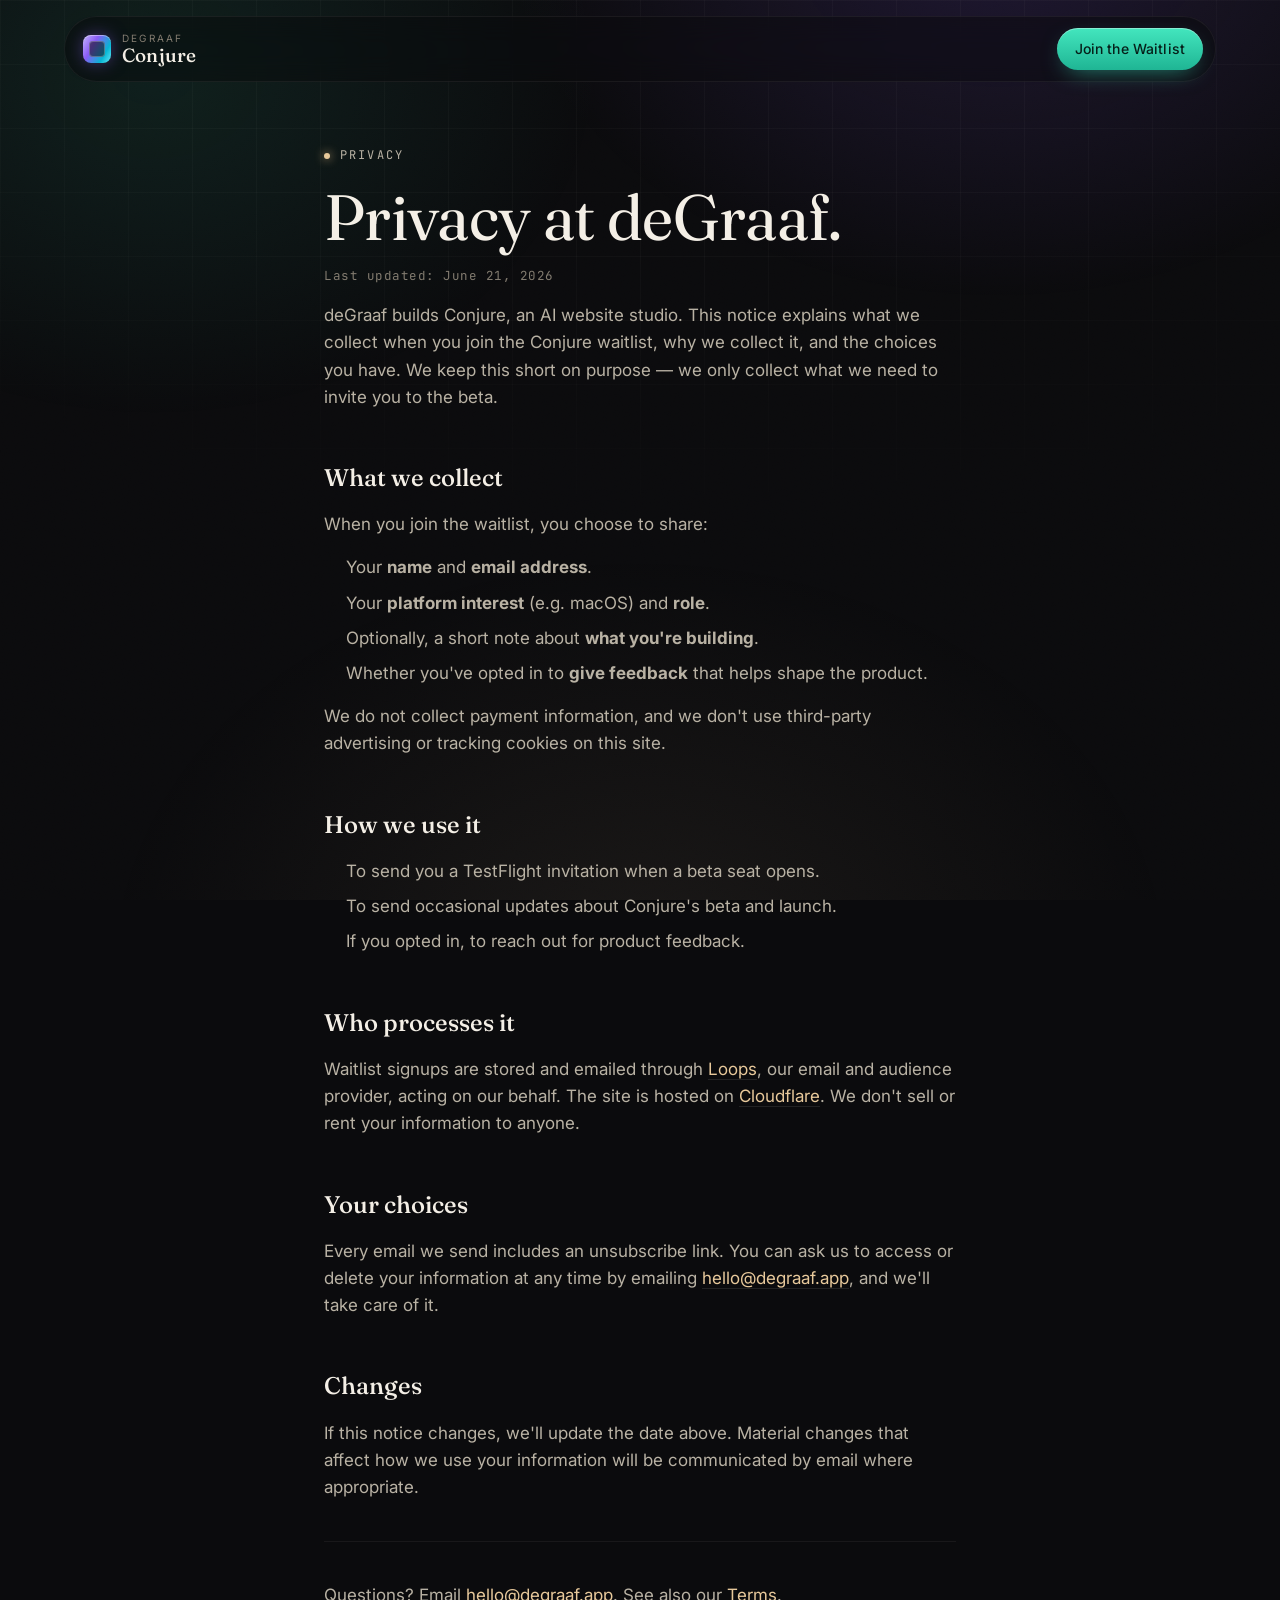
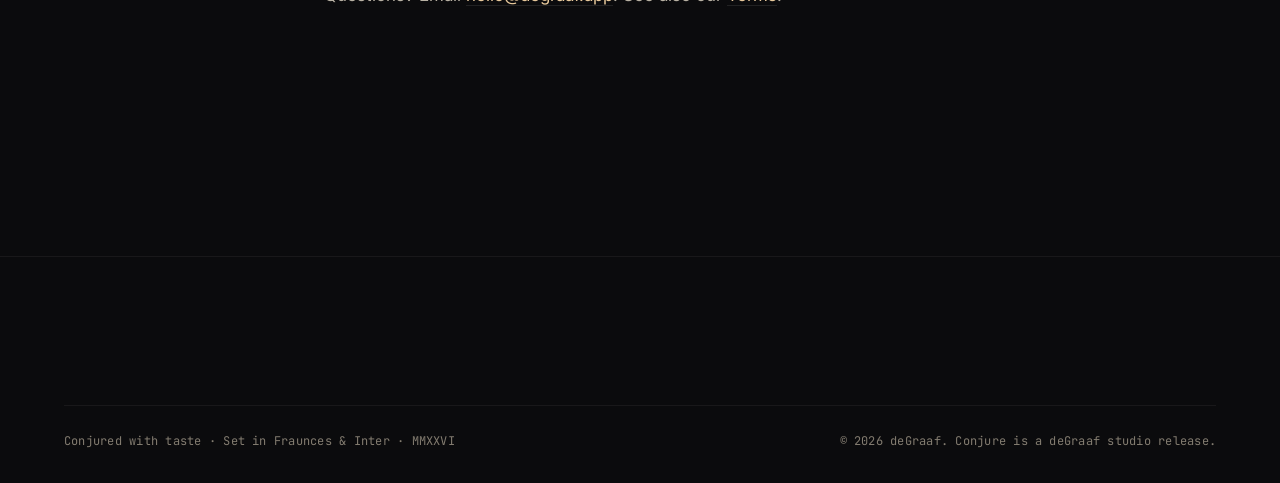
==== privacy.html @ 3991b46a "Add privacy + terms pages, wire footer links, add OG share image - privacy.html and terms.html, styl" ====
<!doctype html>
<html lang="en">
<head>
  <meta charset="UTF-8" />
  <meta name="viewport" content="width=device-width, initial-scale=1.0" />
  <title>Privacy — deGraaf Conjure</title>
  <meta name="description" content="How deGraaf handles the information you share when joining the Conjure waitlist." />
  <meta name="theme-color" content="#0B0B0D" />
  <meta name="robots" content="index,follow" />

  <link rel="preconnect" href="https://fonts.googleapis.com" />
  <link rel="preconnect" href="https://fonts.gstatic.com" crossorigin />
  <link href="https://fonts.googleapis.com/css2?family=Fraunces:ital,opsz,wght@0,9..144,300..600;1,9..144,300..600&family=Inter:wght@300;400;500;600&family=JetBrains+Mono:wght@400;500&display=swap" rel="stylesheet" />
  <link rel="stylesheet" href="styles.css" />

  <style>
    /* Legal prose — scoped to this page, built on the site's tokens. */
    .legal { max-width: 760px; margin: 0 auto; padding: 140px var(--gutter) 80px; }
    .legal .eyebrow { margin-bottom: 18px; }
    .legal h1 { font-family: var(--serif); font-weight: 400; font-size: clamp(38px, 6vw, 64px); line-height: 1.04; letter-spacing: -0.01em; }
    .legal .legal-updated { font-family: var(--mono); font-size: 12.5px; letter-spacing: .04em; color: var(--ivory-mute); margin-top: 16px; }
    .legal h2 { font-family: var(--serif); font-weight: 500; font-size: 24px; margin: 48px 0 14px; }
    .legal p { color: var(--ivory-dim); margin-bottom: 16px; }
    .legal ul { color: var(--ivory-dim); margin: 0 0 16px 22px; }
    .legal li { margin-bottom: 8px; }
    .legal a { color: var(--champagne); text-decoration: none; border-bottom: 1px solid var(--line); }
    .legal a:hover { border-color: var(--champagne); }
    .legal hr { border: 0; border-top: 1px solid var(--line-soft); margin: 40px 0; }
  </style>
</head>
<body>
  <div class="bg-aura" aria-hidden="true"></div>
  <div class="bg-grid" aria-hidden="true"></div>
  <div class="bg-grain" aria-hidden="true"></div>

  <a class="skip-link" href="#main">Skip to content</a>

  <header class="nav scrolled" id="nav">
    <div class="nav-inner">
      <a class="brand" href="index.html" aria-label="deGraaf Conjure home">
        <span class="brand-mark" aria-hidden="true"></span>
        <span class="brand-words">
          <span class="brand-parent">deGraaf</span>
          <span class="brand-product">Conjure</span>
        </span>
      </a>
      <div class="nav-actions">
        <a href="index.html#beta" class="btn btn-primary nav-cta">Join the Waitlist</a>
      </div>
    </div>
  </header>

  <main id="main">
    <article class="legal">
      <p class="eyebrow"><span class="eyebrow-dot" aria-hidden="true"></span>Privacy</p>
      <h1>Privacy at deGraaf.</h1>
      <p class="legal-updated">Last updated: June 21, 2026</p>

      <p>
        deGraaf builds Conjure, an AI website studio. This notice explains what we
        collect when you join the Conjure waitlist, why we collect it, and the choices
        you have. We keep this short on purpose — we only collect what we need to invite
        you to the beta.
      </p>

      <h2>What we collect</h2>
      <p>When you join the waitlist, you choose to share:</p>
      <ul>
        <li>Your <strong>name</strong> and <strong>email address</strong>.</li>
        <li>Your <strong>platform interest</strong> (e.g. macOS) and <strong>role</strong>.</li>
        <li>Optionally, a short note about <strong>what you're building</strong>.</li>
        <li>Whether you've opted in to <strong>give feedback</strong> that helps shape the product.</li>
      </ul>
      <p>
        We do not collect payment information, and we don't use third-party advertising
        or tracking cookies on this site.
      </p>

      <h2>How we use it</h2>
      <ul>
        <li>To send you a TestFlight invitation when a beta seat opens.</li>
        <li>To send occasional updates about Conjure's beta and launch.</li>
        <li>If you opted in, to reach out for product feedback.</li>
      </ul>

      <h2>Who processes it</h2>
      <p>
        Waitlist signups are stored and emailed through
        <a href="https://loops.so/privacy" target="_blank" rel="noopener noreferrer">Loops</a>,
        our email and audience provider, acting on our behalf. The site is hosted on
        <a href="https://www.cloudflare.com/privacypolicy/" target="_blank" rel="noopener noreferrer">Cloudflare</a>.
        We don't sell or rent your information to anyone.
      </p>

      <h2>Your choices</h2>
      <p>
        Every email we send includes an unsubscribe link. You can ask us to access or
        delete your information at any time by emailing
        <a href="mailto:hello@degraaf.app">hello@degraaf.app</a>, and we'll take care of it.
      </p>

      <h2>Changes</h2>
      <p>
        If this notice changes, we'll update the date above. Material changes that affect
        how we use your information will be communicated by email where appropriate.
      </p>

      <hr />
      <p>
        Questions? Email <a href="mailto:hello@degraaf.app">hello@degraaf.app</a>.
        See also our <a href="terms.html">Terms</a>.
      </p>
    </article>
  </main>

  <footer class="footer">
    <div class="footer-base">
      <p class="colophon">Conjured with taste · Set in Fraunces &amp; Inter · MMXXVI</p>
      <p class="copyright">© <span id="year">2026</span> deGraaf. Conjure is a deGraaf studio release.</p>
    </div>
  </footer>

  <script src="script.js"></script>
</body>
</html>
---- styles.css ----
/* =================================================================
   deGraaf Conjure — landing page
   "Warm ink meets cool light." Editorial ivory/champagne over a
   charcoal darkroom; teal + violet aura reserved for the product UI.
   ================================================================= */

/* ---------- Tokens ---------- */
:root {
  /* Base */
  --ink:        #0B0B0D;
  --ink-1:      #0E0E12;
  --ink-2:      #14141A;
  --ink-3:      #1B1B22;
  --line:       rgba(244, 239, 230, 0.10);
  --line-soft:  rgba(244, 239, 230, 0.06);

  /* Warm editorial layer */
  --ivory:      #F4EFE6;
  --ivory-dim:  #B9B2A4;
  --ivory-mute: #837C70;
  --champagne:  #E8C99B;
  --champagne-2:#D9B27C;
  --terracotta: #C57B4E;

  /* Cool product / aura layer */
  --teal:       #34D9B0;
  --teal-deep:  #1FA98A;
  --violet:     #A78BFA;
  --violet-deep:#8B5CF6;
  --cyan:       #67E8F9;

  --aura: linear-gradient(120deg, #C4B5FD 0%, #8B5CF6 36%, #06B6D4 74%, #67E8F9 100%);

  /* Type */
  --serif: "Fraunces", Georgia, "Times New Roman", serif;
  --sans:  "Inter", -apple-system, BlinkMacSystemFont, "Segoe UI", sans-serif;
  --mono:  "JetBrains Mono", ui-monospace, "SFMono-Regular", monospace;

  /* Layout */
  --maxw: 1200px;
  --gutter: clamp(20px, 5vw, 64px);
  --radius: 18px;
  --radius-sm: 12px;

  --ease: cubic-bezier(0.22, 1, 0.36, 1);
}

/* ---------- Reset ---------- */
*, *::before, *::after { box-sizing: border-box; }
* { margin: 0; padding: 0; }
html { scroll-behavior: smooth; -webkit-text-size-adjust: 100%; }
@media (prefers-reduced-motion: reduce) { html { scroll-behavior: auto; } }

body {
  font-family: var(--sans);
  background: var(--ink);
  color: var(--ivory);
  line-height: 1.6;
  font-weight: 400;
  font-size: 17px;
  -webkit-font-smoothing: antialiased;
  text-rendering: optimizeLegibility;
  overflow-x: hidden;
  position: relative;
}

img, svg { display: block; max-width: 100%; }
a { color: inherit; text-decoration: none; }
button { font: inherit; cursor: pointer; border: none; background: none; color: inherit; }
input, textarea, select { font: inherit; color: inherit; }
ol, ul { list-style: none; }
[hidden] { display: none !important; }

::selection { background: rgba(232, 201, 155, 0.28); color: var(--ivory); }

.skip-link {
  position: fixed; top: -100px; left: 16px; z-index: 200;
  background: var(--ink-2); color: var(--ivory);
  padding: 10px 16px; border-radius: 10px; border: 1px solid var(--line);
  transition: top .2s var(--ease);
}
.skip-link:focus { top: 16px; }

:focus-visible {
  outline: 2px solid var(--champagne);
  outline-offset: 3px;
  border-radius: 4px;
}

/* =================================================================
   Ambient background layers
   ================================================================= */
.bg-aura, .bg-grid, .bg-grain, .cursor-glow {
  position: fixed; inset: 0; pointer-events: none; z-index: 0;
}
.bg-aura {
  background:
    radial-gradient(820px 620px at 78% -8%, rgba(139, 92, 246, 0.16), transparent 60%),
    radial-gradient(720px 560px at 12% 8%, rgba(52, 217, 176, 0.10), transparent 62%),
    radial-gradient(900px 700px at 50% 108%, rgba(232, 201, 155, 0.07), transparent 60%);
}
.bg-grid {
  background-image:
    linear-gradient(var(--line-soft) 1px, transparent 1px),
    linear-gradient(90deg, var(--line-soft) 1px, transparent 1px);
  background-size: 64px 64px;
  mask-image: radial-gradient(ellipse 120% 80% at 50% 0%, #000 35%, transparent 80%);
  -webkit-mask-image: radial-gradient(ellipse 120% 80% at 50% 0%, #000 35%, transparent 80%);
  opacity: .5;
}
.bg-grain {
  opacity: .045; mix-blend-mode: overlay;
  background-image: url("data:image/svg+xml,%3Csvg xmlns='http://www.w3.org/2000/svg' width='180' height='180'%3E%3Cfilter id='n'%3E%3CfeTurbulence type='fractalNoise' baseFrequency='0.9' numOctaves='3' stitchTiles='stitch'/%3E%3C/filter%3E%3Crect width='100%25' height='100%25' filter='url(%23n)'/%3E%3C/svg%3E");
}
.cursor-glow {
  width: 540px; height: 540px; border-radius: 50%;
  background: radial-gradient(circle, rgba(167, 139, 250, 0.10), rgba(52, 217, 176, 0.05) 40%, transparent 68%);
  transform: translate(-50%, -50%);
  left: -1000px; top: -1000px;
  transition: opacity .4s var(--ease);
  z-index: 1;
}

/* keep content above ambient */
.nav, main, .footer { position: relative; z-index: 2; }

/* =================================================================
   Buttons
   ================================================================= */
.btn {
  display: inline-flex; align-items: center; gap: 9px;
  font-weight: 500; font-size: 15px; letter-spacing: .01em;
  padding: 12px 22px; border-radius: 999px;
  transition: transform .25s var(--ease), box-shadow .25s var(--ease), background .25s var(--ease), border-color .25s var(--ease);
  white-space: nowrap;
}
.btn-lg { padding: 15px 28px; font-size: 16px; }
.btn-block { width: 100%; justify-content: center; }

.btn-primary {
  color: #06201A;
  background: linear-gradient(180deg, #43E6BE, #1FB594);
  box-shadow: 0 8px 24px -10px rgba(52, 217, 176, 0.7), inset 0 1px 0 rgba(255,255,255,.35);
}
.btn-primary:hover { transform: translateY(-2px); box-shadow: 0 14px 32px -10px rgba(52, 217, 176, 0.8), inset 0 1px 0 rgba(255,255,255,.4); }
.btn-primary:active { transform: translateY(0); }

.btn-ghost {
  color: var(--ivory);
  background: rgba(244, 239, 230, 0.04);
  border: 1px solid var(--line);
  backdrop-filter: blur(8px);
}
.btn-ghost:hover { border-color: rgba(232, 201, 155, 0.5); background: rgba(244, 239, 230, 0.07); transform: translateY(-2px); }
.btn-ghost svg { transition: transform .25s var(--ease); }
.btn-ghost:hover svg { transform: translateX(3px); }

/* =================================================================
   Navigation
   ================================================================= */
.nav {
  position: fixed; top: 0; left: 0; right: 0; z-index: 100;
  padding: 16px var(--gutter) 0;
  transition: padding .3s var(--ease);
}
.nav-inner {
  max-width: var(--maxw); margin: 0 auto;
  display: flex; align-items: center; justify-content: space-between;
  gap: 24px;
  padding: 11px 12px 11px 18px;
  border-radius: 999px;
  border: 1px solid var(--line-soft);
  background: rgba(11, 11, 13, 0.55);
  backdrop-filter: blur(14px) saturate(140%);
  -webkit-backdrop-filter: blur(14px) saturate(140%);
  transition: background .3s var(--ease), border-color .3s var(--ease), box-shadow .3s var(--ease);
}
.nav.scrolled .nav-inner {
  background: rgba(11, 11, 13, 0.82);
  border-color: var(--line);
  box-shadow: 0 12px 40px -18px rgba(0,0,0,.8);
}

.brand { display: inline-flex; align-items: center; gap: 11px; }
.brand-mark {
  width: 28px; height: 28px; border-radius: 8px;
  background: var(--aura);
  box-shadow: 0 0 18px -2px rgba(139, 92, 246, 0.55), inset 0 1px 0 rgba(255,255,255,.4);
  position: relative;
}
.brand-mark::after {
  content: ""; position: absolute; inset: 6px;
  border-radius: 4px;
  background: rgba(11,11,13,.55);
  box-shadow: inset 0 0 0 1px rgba(255,255,255,.25);
}
.brand-words { display: flex; flex-direction: column; line-height: 1; }
.brand-parent { font-size: 10px; letter-spacing: .22em; text-transform: uppercase; color: var(--ivory-mute); margin-bottom: 3px; }
.brand-product { font-family: var(--serif); font-size: 19px; font-weight: 500; letter-spacing: .01em; }

.nav-links { display: flex; gap: 30px; }
.nav-links a {
  font-size: 14.5px; color: var(--ivory-dim); position: relative; padding: 4px 0;
  transition: color .2s var(--ease);
}
.nav-links a::after {
  content: ""; position: absolute; left: 0; bottom: -2px; height: 1px; width: 0;
  background: var(--champagne); transition: width .3s var(--ease);
}
.nav-links a:hover { color: var(--ivory); }
.nav-links a:hover::after { width: 100%; }

.nav-actions { display: flex; align-items: center; gap: 10px; }
.nav-cta { padding: 10px 18px; font-size: 14px; }

.nav-toggle { display: none; width: 40px; height: 40px; border-radius: 50%; border: 1px solid var(--line); align-items: center; justify-content: center; flex-direction: column; gap: 4px; }
.nav-toggle span { width: 16px; height: 1.5px; background: var(--ivory); transition: transform .3s var(--ease), opacity .3s var(--ease); }
.nav-toggle[aria-expanded="true"] span:first-child { transform: translateY(2.75px) rotate(45deg); }
.nav-toggle[aria-expanded="true"] span:last-child { transform: translateY(-2.75px) rotate(-45deg); }

.mobile-menu {
  max-width: var(--maxw); margin: 10px auto 0;
  display: flex; flex-direction: column; gap: 4px;
  padding: 14px;
  border-radius: 20px;
  border: 1px solid var(--line);
  background: rgba(14, 14, 18, 0.95);
  backdrop-filter: blur(16px);
}
.mobile-menu a { padding: 12px 14px; border-radius: 12px; color: var(--ivory-dim); }
.mobile-menu a:hover { background: rgba(244,239,230,.05); color: var(--ivory); }
.mobile-menu .btn { margin-top: 6px; justify-content: center; }

/* =================================================================
   Shared section structure
   ================================================================= */
.section {
  max-width: var(--maxw);
  margin: 0 auto;
  padding: clamp(80px, 11vw, 150px) var(--gutter) 0;
}
.section-head { max-width: 760px; margin-bottom: clamp(44px, 6vw, 72px); }
.section-title { font-size: clamp(2.1rem, 4.6vw, 3.5rem); }
.section-lede { color: var(--ivory-dim); font-size: clamp(1.02rem, 1.6vw, 1.18rem); margin-top: 20px; max-width: 60ch; }

.eyebrow {
  display: inline-flex; align-items: center; gap: 10px;
  font-family: var(--mono); font-size: 12px; letter-spacing: .18em; text-transform: uppercase;
  color: var(--champagne); margin-bottom: 22px;
}
.eyebrow.centered { justify-content: center; }
.eyebrow-dot { width: 6px; height: 6px; border-radius: 50%; background: var(--champagne); box-shadow: 0 0 10px var(--champagne-2); }

.display {
  font-family: var(--serif);
  font-weight: 400;
  font-optical-sizing: auto;
  line-height: 1.04;
  letter-spacing: -0.012em;
}
.accent-italic { font-style: italic; color: var(--champagne); font-weight: 300; }
.accent { color: var(--champagne); font-style: italic; }

/* =================================================================
   Hero
   ================================================================= */
.hero {
  max-width: var(--maxw); margin: 0 auto;
  padding: clamp(140px, 19vh, 210px) var(--gutter) 0;
  display: grid;
  grid-template-columns: 1fr;
  gap: clamp(48px, 7vw, 80px);
  text-align: center;
  place-items: center;
}
.hero-copy { max-width: 880px; }
.hero h1 {
  font-size: clamp(2.9rem, 8vw, 5.6rem);
  margin: 6px 0 0;
}
.hero h1 .accent-italic { display: block; }
.lede {
  color: var(--ivory-dim);
  font-size: clamp(1.05rem, 1.8vw, 1.28rem);
  max-width: 62ch; margin: 26px auto 0;
}
.hero-cta { display: flex; gap: 14px; justify-content: center; flex-wrap: wrap; margin-top: 34px; }
.hero-trust {
  font-family: var(--mono); font-size: 12.5px; letter-spacing: .04em;
  color: var(--ivory-mute); margin-top: 26px;
}

/* hero stage */
.hero-stage { width: 100%; max-width: 1080px; position: relative; }
.stage-floor {
  position: absolute; left: 50%; bottom: -40px; transform: translateX(-50%);
  width: 70%; height: 120px; border-radius: 50%;
  background: radial-gradient(ellipse, rgba(139,92,246,.22), transparent 70%);
  filter: blur(26px); z-index: -1;
}

/* =================================================================
   The Conjure window (shared)
   ================================================================= */
.window {
  border-radius: var(--radius);
  border: 1px solid var(--line);
  background: linear-gradient(180deg, var(--ink-2), var(--ink-1));
  box-shadow:
    0 50px 110px -45px rgba(0,0,0,.9),
    0 1px 0 rgba(255,255,255,.05) inset;
  overflow: hidden;
  text-align: left;
}

.win-top {
  display: flex; align-items: center; gap: 14px;
  padding: 12px 16px;
  border-bottom: 1px solid var(--line-soft);
  background: rgba(255,255,255,.012);
}
.traffic { display: flex; gap: 7px; }
.traffic i { width: 11px; height: 11px; border-radius: 50%; background: #2a2a32; }
.traffic i:nth-child(1) { background: #E06C5E; }
.traffic i:nth-child(2) { background: #E0B23E; }
.traffic i:nth-child(3) { background: #4CC76A; }

.win-project { display: flex; align-items: center; gap: 8px; }
.win-project-mark { width: 18px; height: 18px; border-radius: 5px; background: var(--aura); box-shadow: 0 0 10px -1px rgba(139,92,246,.6); }
.win-project-name { font-size: 13px; color: var(--ivory-dim); font-weight: 500; }
.win-project-name em { color: var(--ivory-mute); font-style: normal; margin: 0 2px; }

.win-modes { display: flex; gap: 4px; margin-left: auto; padding: 3px; border-radius: 999px; background: rgba(0,0,0,.3); border: 1px solid var(--line-soft); }
.mode { font-size: 12px; padding: 5px 12px; border-radius: 999px; color: var(--ivory-mute); }
.mode.active { color: #06201A; background: linear-gradient(180deg,#43E6BE,#1FB594); font-weight: 500; }

.win-top-right { display: flex; align-items: center; gap: 10px; }
.credits {
  display: inline-flex; align-items: center; gap: 6px;
  font-family: var(--mono); font-size: 12px; color: var(--ivory-dim);
  padding: 5px 11px; border-radius: 999px;
  border: 1px solid rgba(167,139,250,.35);
  background: rgba(139,92,246,.08);
}
.spark { width: 9px; height: 9px; border-radius: 1px; background: var(--aura); transform: rotate(45deg); }
.win-export { font-size: 12px; padding: 6px 13px; border-radius: 999px; color: #06201A; background: linear-gradient(180deg,#43E6BE,#1FB594); font-weight: 500; }

.win-body { display: grid; grid-template-columns: 150px 1fr 224px; min-height: 420px; }

/* left rail */
.win-left { border-right: 1px solid var(--line-soft); padding: 14px 12px; background: rgba(0,0,0,.14); }
.rail-tabs { display: flex; gap: 12px; margin-bottom: 18px; }
.rail-tab { font-size: 11px; color: var(--ivory-mute); position: relative; padding-bottom: 7px; }
.rail-tab.active { color: var(--ivory); }
.rail-tab.active::after { content:""; position:absolute; left:0; right:0; bottom:0; height:2px; background: var(--teal); border-radius: 2px; }
.rail-label { font-family: var(--mono); font-size: 10px; letter-spacing: .16em; text-transform: uppercase; color: var(--ivory-mute); margin-bottom: 12px; }
.rail-label.tiny { margin: 18px 0 12px; }
.rail-item { display: flex; align-items: center; gap: 9px; padding: 8px 9px; border-radius: 9px; margin-bottom: 4px; }
.rail-item.active { background: rgba(244,239,230,.05); }
.rail-item span:not(.dot) { display: flex; flex-direction: column; font-size: 12.5px; color: var(--ivory-dim); line-height: 1.3; }
.rail-item small { font-family: var(--mono); font-size: 9.5px; color: var(--ivory-mute); }
.rail-item .dot { width: 7px; height: 7px; border-radius: 50%; background: var(--teal); flex-shrink: 0; box-shadow: 0 0 7px var(--teal-deep); }
.rail-add { margin-top: 10px; font-size: 12px; color: var(--ivory-mute); padding: 9px; border: 1px dashed var(--line); border-radius: 9px; }
.rail-footer { margin-top: auto; padding-top: 14px; font-size: 11px; color: var(--ivory-mute); display: flex; align-items: center; gap: 7px; }
.dot.warn { width: 7px; height: 7px; border-radius: 50%; background: var(--champagne-2); box-shadow: 0 0 7px var(--champagne-2); }

/* center / browser */
.win-center { padding: 16px; background: radial-gradient(120% 100% at 50% 0%, rgba(255,255,255,.015), transparent); position: relative; }
.browser {
  height: 100%; border-radius: 12px; overflow: hidden;
  border: 1px solid var(--line); background: #FBF7F0;
  box-shadow: 0 24px 50px -28px rgba(0,0,0,.7);
  position: relative; min-height: 388px;
}
.browser-bar {
  display: flex; align-items: center; justify-content: center;
  padding: 9px; background: #EDE7DC; border-bottom: 1px solid rgba(0,0,0,.06);
}
.url {
  display: inline-flex; align-items: center; gap: 6px;
  font-size: 11px; color: #6b6256; font-family: var(--mono);
  background: #fff; padding: 4px 14px; border-radius: 999px;
  border: 1px solid rgba(0,0,0,.05);
}

/* draft / design stages */
.stage-draft, .stage-design { position: absolute; inset: 38px 0 0; transition: opacity .8s var(--ease); }
.stage-draft { padding: 30px 34px; }
.stage-tag {
  display: inline-flex; align-items: center; gap: 7px;
  font-family: var(--mono); font-size: 10.5px; letter-spacing: .04em;
  padding: 5px 11px; border-radius: 999px; font-weight: 500;
}
.stage-tag i { width: 6px; height: 6px; border-radius: 50%; }
.tag-copy { color: #1d6b54; background: rgba(52,217,176,.16); }
.tag-copy i { background: var(--teal-deep); box-shadow: 0 0 6px var(--teal); }
.tag-design { color: #6b4fb0; background: rgba(139,92,246,.16); }
.tag-design i { background: var(--violet-deep); }
.tag-live { color: #1d6b54; background: rgba(52,217,176,.16); position: absolute; bottom: 16px; left: 20px; }
.tag-live i { background: var(--teal-deep); box-shadow: 0 0 6px var(--teal); }

.draft-doc { margin-top: 20px; max-width: 460px; }
.draft-eyebrow { font-family: var(--mono); font-size: 10px; letter-spacing: .14em; text-transform: uppercase; color: var(--terracotta); }
.draft-h { font-family: var(--serif); font-size: 30px; color: #1a1814; margin: 12px 0 14px; line-height: 1.1; position: relative; display: inline-block; }
.draft-h::after { content: ""; position: absolute; right: -10px; top: 6px; width: 2px; height: 28px; background: var(--terracotta); opacity: 0; animation: caretBlink 1.1s steps(1) infinite; }
.draft-p { color: #4a463e; font-size: 14.5px; margin-bottom: 10px; line-height: 1.55; }
.draft-p.short { color: #6b6356; }
.draft-btn { display: inline-block; margin-top: 8px; font-size: 13px; color: #fff; background: var(--terracotta); padding: 10px 18px; border-radius: 8px; }

.design-sweep { position: absolute; inset: 0; pointer-events: none; }
.design-sweep .tag-design { position: absolute; top: 30px; right: 34px; }

/* designed mini-site */
.stage-design { opacity: 0; }
.is-designed .stage-draft { opacity: 0; pointer-events: none; }
.is-designed .stage-design { opacity: 1; }

.mini-site { background: #FBF7F0; height: 100%; color: #1a1814; }
.ms-nav { display: flex; align-items: center; justify-content: space-between; padding: 14px 26px; border-bottom: 1px solid rgba(0,0,0,.06); }
.ms-logo { font-family: var(--serif); font-size: 16px; font-weight: 500; display: inline-flex; align-items: center; gap: 8px; }
.ms-logo i { width: 16px; height: 16px; border-radius: 4px; background: var(--terracotta); }
.ms-links { display: flex; gap: 10px; }
.ms-links span { width: 26px; height: 5px; border-radius: 3px; background: rgba(0,0,0,.13); }
.ms-hero { display: grid; grid-template-columns: 1.1fr 1fr; gap: 22px; padding: 30px 26px; align-items: center; }
.ms-hero-text { min-width: 0; }
.ms-eyebrow { font-family: var(--mono); font-size: 9.5px; letter-spacing: .14em; text-transform: uppercase; color: var(--terracotta); }
.ms-h { font-family: var(--serif); font-size: 30px; line-height: 1.06; margin: 12px 0 12px; }
.ms-h em { color: var(--terracotta); font-style: italic; }
.ms-sub { font-size: 13px; color: #5a544a; line-height: 1.5; margin-bottom: 16px; }
.ms-btn { display: inline-block; font-size: 12.5px; color: #fff; background: #1a1814; padding: 9px 17px; border-radius: 7px; }
.ms-hero-img {
  aspect-ratio: 4/3; border-radius: 12px; position: relative;
  background:
    repeating-linear-gradient(135deg, rgba(0,0,0,.03) 0 10px, transparent 10px 20px),
    linear-gradient(135deg, #E7DECE, #D7CBB4);
  display: flex; align-items: center; justify-content: center;
}
.ms-img-label { font-family: var(--mono); font-size: 9px; letter-spacing: .1em; text-transform: uppercase; color: rgba(0,0,0,.35); }
.ms-strip { display: grid; grid-template-columns: repeat(3,1fr); gap: 12px; padding: 0 26px 26px; }
.ms-card { background: #fff; border: 1px solid rgba(0,0,0,.06); border-radius: 10px; padding: 10px; }
.ms-card-img { display: block; height: 46px; border-radius: 7px; margin-bottom: 8px; background: linear-gradient(135deg,#E7DECE,#D7CBB4); }
.ms-card b { font-size: 11.5px; font-weight: 500; color: #3a352d; }

/* right rail / assistant + timeline */
.win-right { border-left: 1px solid var(--line-soft); padding: 14px 14px; background: rgba(0,0,0,.14); display: flex; flex-direction: column; }
.right-tabs { display: flex; gap: 14px; margin-bottom: 18px; }
.r-tab { font-size: 11px; color: var(--ivory-mute); position: relative; padding-bottom: 7px; }
.r-tab.active { color: var(--ivory); }
.r-tab.active::after { content:""; position:absolute; left:0; right:0; bottom:0; height:2px; background: var(--teal); border-radius: 2px; }
.assist-title { font-family: var(--serif); font-size: 20px; font-weight: 400; line-height: 1.15; margin-bottom: 6px; }
.assist-title.small { font-size: 18px; }
.assist-sub { font-size: 12px; color: var(--ivory-mute); line-height: 1.45; margin-bottom: 18px; }

.timeline { display: flex; flex-direction: column; gap: 2px; }
.timeline li { display: flex; align-items: center; gap: 11px; padding: 7px 2px; opacity: .35; transition: opacity .4s var(--ease); position: relative; }
.timeline li::before {
  content: ""; position: absolute; left: 5px; top: 24px; bottom: -2px; width: 1px;
  background: var(--line); 
}
.timeline li:last-child::before { display: none; }
.tl-dot { width: 11px; height: 11px; border-radius: 50%; border: 1.5px solid var(--ivory-mute); flex-shrink: 0; position: relative; z-index: 1; background: var(--ink-1); transition: all .4s var(--ease); }
.tl-label { font-size: 12px; color: var(--ivory-dim); }
.timeline li.active { opacity: 1; }
.timeline li.active .tl-dot { border-color: var(--violet); box-shadow: 0 0 10px -1px var(--violet); }
.timeline li.done { opacity: .85; }
.timeline li.done .tl-dot { background: var(--aura); border-color: transparent; }
.timeline li.active .tl-label { color: var(--ivory); }

/* assistant message + composer */
.assist-msg { margin-top: 18px; opacity: 0; transform: translateY(6px); transition: opacity .5s var(--ease), transform .5s var(--ease); }
.assist-msg.show { opacity: 1; transform: none; }
.assist-from { font-family: var(--mono); font-size: 9.5px; letter-spacing: .12em; text-transform: uppercase; color: var(--violet); }
.assist-bubble {
  margin-top: 8px; font-size: 12.5px; color: var(--ivory); line-height: 1.5;
  background: rgba(139,92,246,.10); border: 1px solid rgba(167,139,250,.3);
  border-radius: 12px 12px 12px 4px; padding: 11px 13px; min-height: 38px;
}
.caret { display: inline-block; width: 1.5px; height: 13px; background: var(--violet); margin-left: 1px; vertical-align: -2px; animation: caretBlink 1s steps(1) infinite; }

.composer {
  margin-top: auto; display: flex; align-items: center; gap: 9px;
  padding: 11px 13px; border-radius: 12px;
  border: 1px solid var(--line); background: rgba(0,0,0,.25);
}
.composer-spark { width: 13px; height: 13px; border-radius: 2px; background: var(--aura); transform: rotate(45deg); flex-shrink: 0; }
.composer-ph { font-size: 12px; color: var(--ivory-mute); }

@keyframes caretBlink { 0%,50% { opacity: 1; } 50.01%,100% { opacity: 0; } }

/* =================================================================
   Marquee
   ================================================================= */
.marquee-wrap { max-width: 100%; padding: clamp(60px,9vw,110px) 0 0; }
.marquee {
  overflow: hidden; padding: 22px 0;
  border-top: 1px solid var(--line-soft); border-bottom: 1px solid var(--line-soft);
  mask-image: linear-gradient(90deg, transparent, #000 12%, #000 88%, transparent);
  -webkit-mask-image: linear-gradient(90deg, transparent, #000 12%, #000 88%, transparent);
}
.marquee-track { display: flex; align-items: center; gap: 26px; width: max-content; animation: marquee 42s linear infinite; }
.marquee-track span:not(.m-dot) {
  font-family: var(--serif); font-size: clamp(1.3rem, 2.6vw, 2.1rem);
  font-style: italic; color: var(--ivory-mute); white-space: nowrap; font-weight: 300;
}
.m-dot { width: 6px; height: 6px; border-radius: 50%; background: var(--champagne); opacity: .6; flex-shrink: 0; }
@keyframes marquee { to { transform: translateX(-50%); } }

/* =================================================================
   Workflow
   ================================================================= */
.flow { display: grid; grid-template-columns: repeat(3, 1fr); gap: 1px; background: var(--line-soft); border: 1px solid var(--line-soft); border-radius: var(--radius); overflow: hidden; }
.flow-step { background: var(--ink-1); padding: 32px 28px 36px; position: relative; transition: background .3s var(--ease); }
.flow-step:hover { background: var(--ink-2); }
.flow-num { font-family: var(--mono); font-size: 13px; color: var(--champagne-2); letter-spacing: .05em; }
.flow-step h3 { font-family: var(--serif); font-size: 1.35rem; font-weight: 400; margin: 16px 0 12px; line-height: 1.2; }
.flow-step p { font-size: 14.5px; color: var(--ivory-dim); line-height: 1.6; }

/* =================================================================
   Product showcase
   ================================================================= */
.showcase-window { position: relative; }
.window-lg .win-body { grid-template-columns: 162px 1fr 250px; min-height: 480px; }
.showcase-preview { position: absolute; inset: 38px 0 0; }
.mini-site--brun { background: #15110D; color: #F2E9DA; height: 100%; }
.mini-site--brun .ms-nav { border-bottom-color: rgba(255,255,255,.07); }
.mini-site--brun .ms-logo i { background: var(--champagne-2); }
.mini-site--brun .ms-links span { background: rgba(255,255,255,.14); }
.ms-hero--brun { padding: 40px 30px; }
.mini-site--brun .ms-eyebrow { color: var(--champagne); }
.mini-site--brun .ms-h em { color: var(--champagne); }
.mini-site--brun .ms-sub { color: #b6ab97; }
.mini-site--brun .ms-btn { background: var(--champagne); color: #15110D; }
.mini-site--brun .ms-hero-img { background: linear-gradient(135deg,#2a2118,#1a140e); }
.mini-site--brun .ms-img-label { color: rgba(255,255,255,.3); }

.label-chip {
  position: absolute; font-family: var(--mono); font-size: 10px; letter-spacing: .04em;
  padding: 6px 11px; border-radius: 999px; backdrop-filter: blur(6px);
  border: 1px solid; animation: chipFloat 4s ease-in-out infinite;
}
.chip-a { top: 70px; right: 22px; color: var(--teal); background: rgba(52,217,176,.12); border-color: rgba(52,217,176,.4); }
.chip-b { bottom: 22px; left: 22px; color: var(--teal); background: rgba(52,217,176,.12); border-color: rgba(52,217,176,.4); animation-delay: -2s; }
@keyframes chipFloat { 0%,100% { transform: translateY(0); } 50% { transform: translateY(-5px); } }

.win-right--showcase .step-row { display: flex; align-items: center; gap: 9px; font-size: 12.5px; color: var(--ivory-dim); padding: 9px 0; border-bottom: 1px solid var(--line-soft); }
.step-ic { width: 22px; height: 22px; border-radius: 6px; background: rgba(244,239,230,.05); border: 1px solid var(--line); flex-shrink: 0; }
.step-free { margin-left: auto; font-family: var(--mono); font-size: 10px; color: var(--ivory-mute); }

.aura-card {
  margin-top: 18px; padding: 14px; border-radius: 14px;
  background: rgba(139,92,246,.07);
  border: 1px solid rgba(167,139,250,.32);
  box-shadow: 0 0 30px -12px rgba(139,92,246,.5);
}
.aura-card-head { display: flex; align-items: center; gap: 8px; margin-bottom: 9px; }
.aura-spark { width: 13px; height: 13px; border-radius: 2px; background: var(--aura); transform: rotate(45deg); }
.aura-card-title { font-size: 12px; font-weight: 500; color: var(--ivory); }
.aura-card-body { font-size: 12.5px; color: var(--ivory-dim); line-height: 1.5; font-style: italic; }
.aura-card-cta { display: inline-block; margin-top: 11px; font-size: 11.5px; color: #06201A; background: var(--aura); padding: 7px 14px; border-radius: 999px; font-weight: 500; }
.showcase-composer { margin-top: 16px; }

/* =================================================================
   Differentiation pillars
   ================================================================= */
.pillars { display: grid; grid-template-columns: repeat(3, 1fr); gap: 20px; }
.pillar {
  padding: 36px 30px 40px; border-radius: var(--radius);
  border: 1px solid var(--line); background: linear-gradient(180deg, rgba(255,255,255,.018), transparent);
  position: relative; overflow: hidden;
}
.pillar-index {
  display: inline-block; font-family: var(--mono); font-size: 11px; letter-spacing: .08em;
  color: var(--ivory-mute); padding: 6px 12px; border-radius: 999px;
  border: 1px solid var(--line); margin-bottom: 26px;
}
.pillar h3 { font-size: 1.85rem; font-weight: 400; line-height: 1.12; margin-bottom: 14px; }
.pillar p { font-size: 14.5px; color: var(--ivory-dim); line-height: 1.62; }

/* glow-card cursor follow (shared) */
.glow-card { position: relative; }
.glow-card::before {
  content: ""; position: absolute; inset: -1px; border-radius: inherit; padding: 1px;
  background: radial-gradient(160px circle at var(--mx, 50%) var(--my, 50%), rgba(232,201,155,.55), transparent 65%);
  -webkit-mask: linear-gradient(#000 0 0) content-box, linear-gradient(#000 0 0);
  -webkit-mask-composite: xor; mask-composite: exclude;
  opacity: 0; transition: opacity .35s var(--ease); pointer-events: none;
}
.glow-card:hover::before { opacity: 1; }

/* =================================================================
   Examples
   ================================================================= */
.examples { display: grid; grid-template-columns: repeat(3, 1fr); gap: 22px; }
.example {
  border-radius: var(--radius); border: 1px solid var(--line);
  background: var(--ink-1); overflow: hidden; transition: transform .35s var(--ease);
}
.example:hover { transform: translateY(-5px); }
.example-prompt { display: flex; gap: 11px; padding: 22px 22px 18px; align-items: flex-start; }
.prompt-spark { width: 16px; height: 16px; border-radius: 3px; background: var(--aura); transform: rotate(45deg); flex-shrink: 0; margin-top: 3px; box-shadow: 0 0 12px -2px var(--violet); }
.example-prompt p { font-size: 14.5px; color: var(--ivory); line-height: 1.45; }

.example-preview { aspect-ratio: 16/11; overflow: hidden; position: relative; border-top: 1px solid var(--line-soft); border-bottom: 1px solid var(--line-soft); }
.exp-nav { display: flex; align-items: center; justify-content: space-between; padding: 12px 18px; }
.exp-logo { font-family: var(--serif); font-size: 14px; letter-spacing: .04em; }
.exp-link { font-size: 11px; padding: 5px 12px; border-radius: 999px; }
.exp-body { padding: 6px 18px 18px; }
.exp-eyebrow { font-family: var(--mono); font-size: 9px; letter-spacing: .12em; text-transform: uppercase; }
.exp-h { font-family: var(--serif); font-size: 26px; line-height: 1.05; margin: 10px 0 14px; }
.exp-h em { font-style: italic; }
.exp-btn { display: inline-block; font-size: 11px; padding: 8px 14px; border-radius: 7px; }

/* barber — dark refined */
.ex-barber { background: radial-gradient(120% 100% at 30% 0%, #1c1c20, #0c0c0e); color: #ece8e1; }
.ex-barber .exp-logo { letter-spacing: .18em; font-family: var(--mono); font-size: 12px; font-weight: 500; }
.ex-barber .exp-link { color: #0c0c0e; background: #d8cdbb; }
.ex-barber .exp-eyebrow { color: #b89a6e; }
.ex-barber .exp-btn { background: #d8cdbb; color: #0c0c0e; }

/* nonprofit — bright hopeful */
.ex-nonprofit { background: linear-gradient(160deg, #FFF6E9, #FFE9D4); color: #3a2a1a; }
.exp-logo.np, .ex-nonprofit .exp-logo { color: #d2622f; }
.exp-link.np { color: #fff; background: #E8743B; }
.exp-eyebrow.np { color: #c1612e; }
.exp-h.np { color: #2e2114; }
.exp-btn.np { background: #2e2114; color: #FFF6E9; }

/* photographer — quiet editorial */
.ex-photo { background: #f3f0ea; color: #2a2722; }
.exp-logo.ph { letter-spacing: .22em; font-family: var(--sans); font-size: 11px; font-weight: 500; }
.exp-link.ph { color: #2a2722; border: 1px solid rgba(0,0,0,.25); }
.exp-eyebrow.ph { color: #9c8f7c; }
.exp-h.ph { color: #2a2722; }
.exp-gallery { display: grid; grid-template-columns: repeat(3,1fr); gap: 8px; margin-top: 6px; }
.exp-gallery span { aspect-ratio: 3/4; border-radius: 5px; background: linear-gradient(160deg,#ddd6c9,#cfc6b4); }

.example-result { padding: 18px 22px 24px; font-size: 13.5px; color: var(--ivory-dim); line-height: 1.55; }

/* =================================================================
   Bento
   ================================================================= */
.bento { display: grid; grid-template-columns: repeat(3, 1fr); gap: 18px; }
.bento-card {
  border-radius: var(--radius); border: 1px solid var(--line);
  background: linear-gradient(180deg, rgba(255,255,255,.02), transparent);
  padding: 24px; display: flex; flex-direction: column;
  transition: transform .35s var(--ease), border-color .35s var(--ease);
}
.bento-card:hover { transform: translateY(-4px); border-color: rgba(232,201,155,.28); }
.bento-card.span-2 { grid-column: span 2; }
.bento-card h3 { font-family: var(--serif); font-size: 1.32rem; font-weight: 400; margin-bottom: 9px; }
.bento-card p { font-size: 14px; color: var(--ivory-dim); line-height: 1.55; }

.bento-visual {
  height: 124px; border-radius: var(--radius-sm); margin-bottom: 20px; margin-top: auto;
  background: rgba(0,0,0,.28); border: 1px solid var(--line-soft);
  position: relative; overflow: hidden; display: flex; align-items: center; justify-content: center;
}
.bento-card { justify-content: flex-start; }
.bento-card h3 { margin-top: auto; }

/* generation visual */
.bento-visual--gen { gap: 14px; }
.bv-prompt { font-size: 12px; color: var(--ivory-dim); border: 1px solid var(--line); padding: 9px 13px; border-radius: 9px; background: rgba(0,0,0,.3); }
.bv-arrow { width: 28px; height: 2px; background: var(--aura); position: relative; }
.bv-arrow::after { content:""; position:absolute; right:-1px; top:-3px; width:8px; height:8px; border-top:2px solid var(--cyan); border-right:2px solid var(--cyan); transform: rotate(45deg); }
.bv-result { width: 78px; height: 56px; border-radius: 7px; background: linear-gradient(135deg,#E7DECE,#cbbfa6); position: relative; }
.bv-result::before { content:""; position:absolute; inset:8px; border-radius:3px; background: rgba(0,0,0,.1); }
.bv-result::after { content:""; position:absolute; left:8px; right:30px; bottom:8px; height:6px; border-radius:3px; background: var(--terracotta); }

/* timeline visual */
.bento-visual--timeline { flex-direction: column; gap: 10px; align-items: stretch; padding: 0 24px; }
.bento-visual--timeline i { height: 8px; border-radius: 4px; background: rgba(244,239,230,.1); position: relative; overflow: hidden; }
.bento-visual--timeline i::after { content:""; position:absolute; inset:0; border-radius:4px; background: var(--aura); width: 0; animation: tlfill 3.4s var(--ease) infinite; }
.bento-visual--timeline i:nth-child(1)::after { animation-delay: 0s; }
.bento-visual--timeline i:nth-child(2)::after { animation-delay: .4s; }
.bento-visual--timeline i:nth-child(3)::after { animation-delay: .8s; }
.bento-visual--timeline i:nth-child(4)::after { animation-delay: 1.2s; }
@keyframes tlfill { 0% { width: 0; } 40%,100% { width: 100%; } }

/* copy editing visual */
.bento-visual--copy { flex-direction: column; gap: 9px; align-items: flex-start; padding: 0 24px; }
.bv-line { height: 9px; width: 80%; border-radius: 4px; background: rgba(244,239,230,.14); }
.bv-line.w2 { width: 95%; }
.bv-line.w3 { width: 55%; position: relative; }
.bv-line.editing { background: rgba(52,217,176,.25); box-shadow: 0 0 0 1px rgba(52,217,176,.4); }
.bv-line.editing::after { content:""; position:absolute; right:-4px; top:-2px; width:2px; height:13px; background: var(--teal); animation: caretBlink 1s steps(1) infinite; }

/* preview visual */
.bento-visual--preview .bv-browser {
  width: 78%; height: 78%; border-radius: 8px; border: 1px solid var(--line);
  background: #FBF7F0; position: relative; overflow: hidden;
}
.bv-browser::before { content:""; position:absolute; top:0; left:0; right:0; height:14px; background:#EDE7DC; border-bottom: 1px solid rgba(0,0,0,.06); }
.bv-browser::after { content:""; position:absolute; left:12%; right:40%; top:34%; bottom:18%; border-radius:4px; background: linear-gradient(135deg,#E7DECE,#cbbfa6); box-shadow: 90px 0 0 -6px var(--terracotta); }

/* assistant visual */
.bento-visual--assistant { flex-direction: column; gap: 8px; align-items: flex-start; padding: 16px 22px; justify-content: center; }
.bv-bubble { font-size: 11.5px; padding: 8px 12px; border-radius: 11px; max-width: 88%; line-height: 1.4; }
.bv-bubble:not(.bv-bubble--ai) { align-self: flex-end; background: rgba(244,239,230,.08); color: var(--ivory-dim); border-radius: 11px 11px 4px 11px; }
.bv-bubble--ai { background: rgba(139,92,246,.14); border: 1px solid rgba(167,139,250,.3); color: var(--ivory); border-radius: 11px 11px 11px 4px; }

/* pages visual */
.bento-visual--pages { gap: 12px; }
.bento-visual--pages i { width: 44px; height: 58px; border-radius: 7px; background: rgba(244,239,230,.06); border: 1px solid var(--line); }
.bento-visual--pages i.add { display: flex; align-items: center; justify-content: center; color: var(--teal); font-style: normal; font-size: 22px; border-style: dashed; border-color: rgba(52,217,176,.4); }

/* section visual */
.bento-visual--section { flex-direction: column; gap: 8px; align-items: stretch; padding: 0 28px; }
.bv-sec { height: 22px; border-radius: 6px; background: rgba(244,239,230,.07); border: 1px solid var(--line); }
.bv-sec.focus { background: rgba(52,217,176,.1); border-color: var(--teal); box-shadow: 0 0 14px -3px var(--teal); }

/* credits visual */
.bento-visual--credits .bv-credit {
  display: inline-flex; align-items: center; gap: 8px;
  font-family: var(--mono); font-size: 14px; color: var(--ivory);
  padding: 11px 18px; border-radius: 999px;
  border: 1px solid rgba(167,139,250,.4); background: rgba(139,92,246,.1);
  box-shadow: 0 0 30px -10px var(--violet);
}
.bv-credit .spark { width: 12px; height: 12px; }

/* =================================================================
   deGraaf brand
   ================================================================= */
.degraaf { text-align: center; }
.degraaf-inner { max-width: 720px; margin: 0 auto; }
.degraaf-mark {
  width: 52px; height: 52px; border-radius: 14px; margin: 0 auto 28px;
  background: var(--aura); box-shadow: 0 0 40px -6px rgba(139,92,246,.6), inset 0 1px 0 rgba(255,255,255,.4);
  position: relative;
}
.degraaf-mark::after { content:""; position:absolute; inset:11px; border-radius:6px; background: var(--ink); box-shadow: inset 0 0 0 1px rgba(255,255,255,.25); }
.degraaf-title { font-size: clamp(3rem, 8vw, 5rem); letter-spacing: -0.02em; margin-bottom: 8px; }
.degraaf-body { font-size: clamp(1.1rem, 1.9vw, 1.4rem); color: var(--ivory-dim); line-height: 1.6; font-family: var(--serif); font-weight: 300; }

/* =================================================================
   Beta CTA
   ================================================================= */
.beta { padding-bottom: 0; }
.beta-panel {
  position: relative; max-width: 980px; margin: 0 auto;
  border-radius: 28px; border: 1px solid var(--line);
  background: linear-gradient(180deg, var(--ink-2), var(--ink-1));
  padding: clamp(36px, 5vw, 64px);
  overflow: hidden;
  box-shadow: 0 50px 110px -50px rgba(0,0,0,.9);
}
.beta-glow { position: absolute; top: -120px; left: 50%; transform: translateX(-50%); width: 520px; height: 320px; background: radial-gradient(ellipse, rgba(139,92,246,.3), transparent 65%); filter: blur(40px); pointer-events: none; }
.beta-head { position: relative; max-width: 620px; margin-bottom: 38px; }
.beta-trust { font-family: var(--mono); font-size: 12px; letter-spacing: .04em; color: var(--champagne-2); margin-top: 18px; }

.beta-form { position: relative; display: grid; grid-template-columns: 1fr 1fr; gap: 18px; }
.field { display: flex; flex-direction: column; gap: 8px; }
.field-half { grid-column: span 1; }
.field-full { grid-column: 1 / -1; }
.field label, .checkbox > span:last-child { font-size: 13.5px; color: var(--ivory-dim); }
.field label { font-weight: 500; }

.field input, .field textarea, .select-wrap select {
  background: rgba(0,0,0,.3); border: 1px solid var(--line);
  border-radius: 12px; padding: 13px 15px; font-size: 15px; color: var(--ivory);
  transition: border-color .2s var(--ease), box-shadow .2s var(--ease), background .2s var(--ease);
  width: 100%;
}
.field textarea { resize: vertical; min-height: 84px; line-height: 1.5; }
.field input::placeholder, .field textarea::placeholder { color: var(--ivory-mute); }
.field input:focus, .field textarea:focus, .select-wrap select:focus {
  outline: none; border-color: rgba(52,217,176,.6);
  box-shadow: 0 0 0 3px rgba(52,217,176,.12); background: rgba(0,0,0,.4);
}
.field.invalid input, .field.invalid textarea, .field.invalid .select-wrap select { border-color: rgba(224,108,94,.7); }

.select-wrap { position: relative; }
.select-wrap select { appearance: none; -webkit-appearance: none; cursor: pointer; padding-right: 38px; }
.select-wrap select:invalid { color: var(--ivory-mute); }
.select-chev { position: absolute; right: 15px; top: 50%; transform: translateY(-50%); color: var(--ivory-dim); pointer-events: none; }

.checkbox { display: flex; align-items: flex-start; gap: 11px; cursor: pointer; padding: 4px 0; }
.checkbox input { position: absolute; opacity: 0; width: 0; height: 0; }
.checkbox-box {
  width: 20px; height: 20px; border-radius: 6px; border: 1px solid var(--line);
  background: rgba(0,0,0,.3); flex-shrink: 0; margin-top: 1px; position: relative;
  transition: all .2s var(--ease);
}
.checkbox input:checked + .checkbox-box { background: var(--teal); border-color: var(--teal); }
.checkbox-box::after { content:""; position:absolute; left:6.5px; top:3px; width:5px; height:9px; border:solid #06201A; border-width:0 2px 2px 0; transform: rotate(45deg) scale(0); transition: transform .2s var(--ease); }
.checkbox input:checked + .checkbox-box::after { transform: rotate(45deg) scale(1); }
.checkbox input:focus-visible + .checkbox-box { outline: 2px solid var(--champagne); outline-offset: 2px; }

.beta-submit-row { margin-top: 6px; }
.beta-fineprint { font-size: 12.5px; color: var(--ivory-mute); margin-top: 14px; text-align: center; line-height: 1.5; }

/* success */
.beta-success { position: relative; text-align: center; padding: clamp(30px,5vw,60px) 0; }
.success-mark {
  width: 64px; height: 64px; border-radius: 50%; margin: 0 auto 22px;
  display: flex; align-items: center; justify-content: center;
  color: #06201A; background: linear-gradient(180deg,#43E6BE,#1FB594);
  box-shadow: 0 0 40px -8px var(--teal);
}
.beta-success h3 { font-size: clamp(1.8rem, 4vw, 2.6rem); font-weight: 400; margin-bottom: 14px; }
.beta-success p { color: var(--ivory-dim); max-width: 44ch; margin: 0 auto; font-size: 1.05rem; }

/* =================================================================
   Footer
   ================================================================= */
.footer { margin-top: clamp(90px, 12vw, 150px); border-top: 1px solid var(--line-soft); padding: clamp(50px,7vw,80px) var(--gutter) 32px; }
.footer-inner { max-width: var(--maxw); margin: 0 auto; display: flex; justify-content: space-between; gap: 48px; flex-wrap: wrap; }
.footer-brand { max-width: 300px; }
.footer-tag { color: var(--ivory-mute); font-size: 14px; margin-top: 16px; line-height: 1.5; }
.footer-cols { display: flex; gap: clamp(36px, 6vw, 72px); flex-wrap: wrap; }
.footer-col { display: flex; flex-direction: column; gap: 12px; }
.footer-col-title { font-family: var(--mono); font-size: 11px; letter-spacing: .14em; text-transform: uppercase; color: var(--ivory-mute); margin-bottom: 4px; }
.footer-col a { font-size: 14px; color: var(--ivory-dim); transition: color .2s var(--ease); }
.footer-col a:hover { color: var(--ivory); }

.footer-base {
  max-width: var(--maxw); margin: clamp(44px,6vw,68px) auto 0;
  padding-top: 26px; border-top: 1px solid var(--line-soft);
  display: flex; justify-content: space-between; gap: 16px; flex-wrap: wrap;
}
.colophon, .copyright { font-family: var(--mono); font-size: 12px; color: var(--ivory-mute); letter-spacing: .02em; }

/* =================================================================
   Scroll reveal
   ================================================================= */
.reveal { opacity: 0; transform: translateY(26px); transition: opacity .8s var(--ease), transform .8s var(--ease); }
.reveal.in { opacity: 1; transform: none; }

/* =================================================================
   Responsive
   ================================================================= */
@media (max-width: 1080px) {
  .win-body { grid-template-columns: 130px 1fr 200px; }
  .window-lg .win-body { grid-template-columns: 140px 1fr 220px; }
}

@media (max-width: 900px) {
  .nav-links { display: none; }
  .nav-toggle { display: flex; }
  .nav-cta { display: none; }

  .flow, .pillars, .examples, .bento { grid-template-columns: 1fr; }
  .bento-card.span-2 { grid-column: span 1; }

  /* simplify the window on small screens: stack rails away */
  .win-body { grid-template-columns: 1fr; }
  .window-lg .win-body { grid-template-columns: 1fr; }
  .win-left { display: none; }
  .win-right { border-left: none; border-top: 1px solid var(--line-soft); }
  .stage-draft, .stage-design, .showcase-preview { position: relative; inset: auto; }
  .browser, .showcase-window .browser { min-height: auto; }
  .stage-design[aria-hidden="true"] { display: none; }
  .ms-hero { grid-template-columns: 1fr; }
  .ms-hero-img { display: none; }
}

@media (max-width: 620px) {
  body { font-size: 16px; }
  .nav { padding: 12px 16px 0; }
  .section { padding-top: clamp(64px, 14vw, 90px); }
  .hero { padding-top: 130px; }
  .hero-cta { flex-direction: column; align-items: stretch; }
  .hero-cta .btn { justify-content: center; }
  .beta-form { grid-template-columns: 1fr; }
  .field-half { grid-column: 1 / -1; }
  .win-top { flex-wrap: wrap; }
  .win-modes { order: 3; margin-left: 0; width: 100%; justify-content: center; }
  .footer-base { flex-direction: column; }
  .flow-step { padding: 26px 22px 30px; }
}

/* =================================================================
   Reduced motion
   ================================================================= */
@media (prefers-reduced-motion: reduce) {
  *, *::before, *::after {
    animation-duration: 0.001ms !important;
    animation-iteration-count: 1 !important;
    transition-duration: 0.001ms !important;
  }
  .reveal { opacity: 1; transform: none; }
  .marquee-track { animation: none; }
  .cursor-glow { display: none; }
  /* show the resolved end-state of the hero window */
  .stage-draft { opacity: 0; }
  .stage-design { opacity: 1; }
  .draft-h::after, .caret, .bv-line.editing::after { animation: none; opacity: 0; }
}
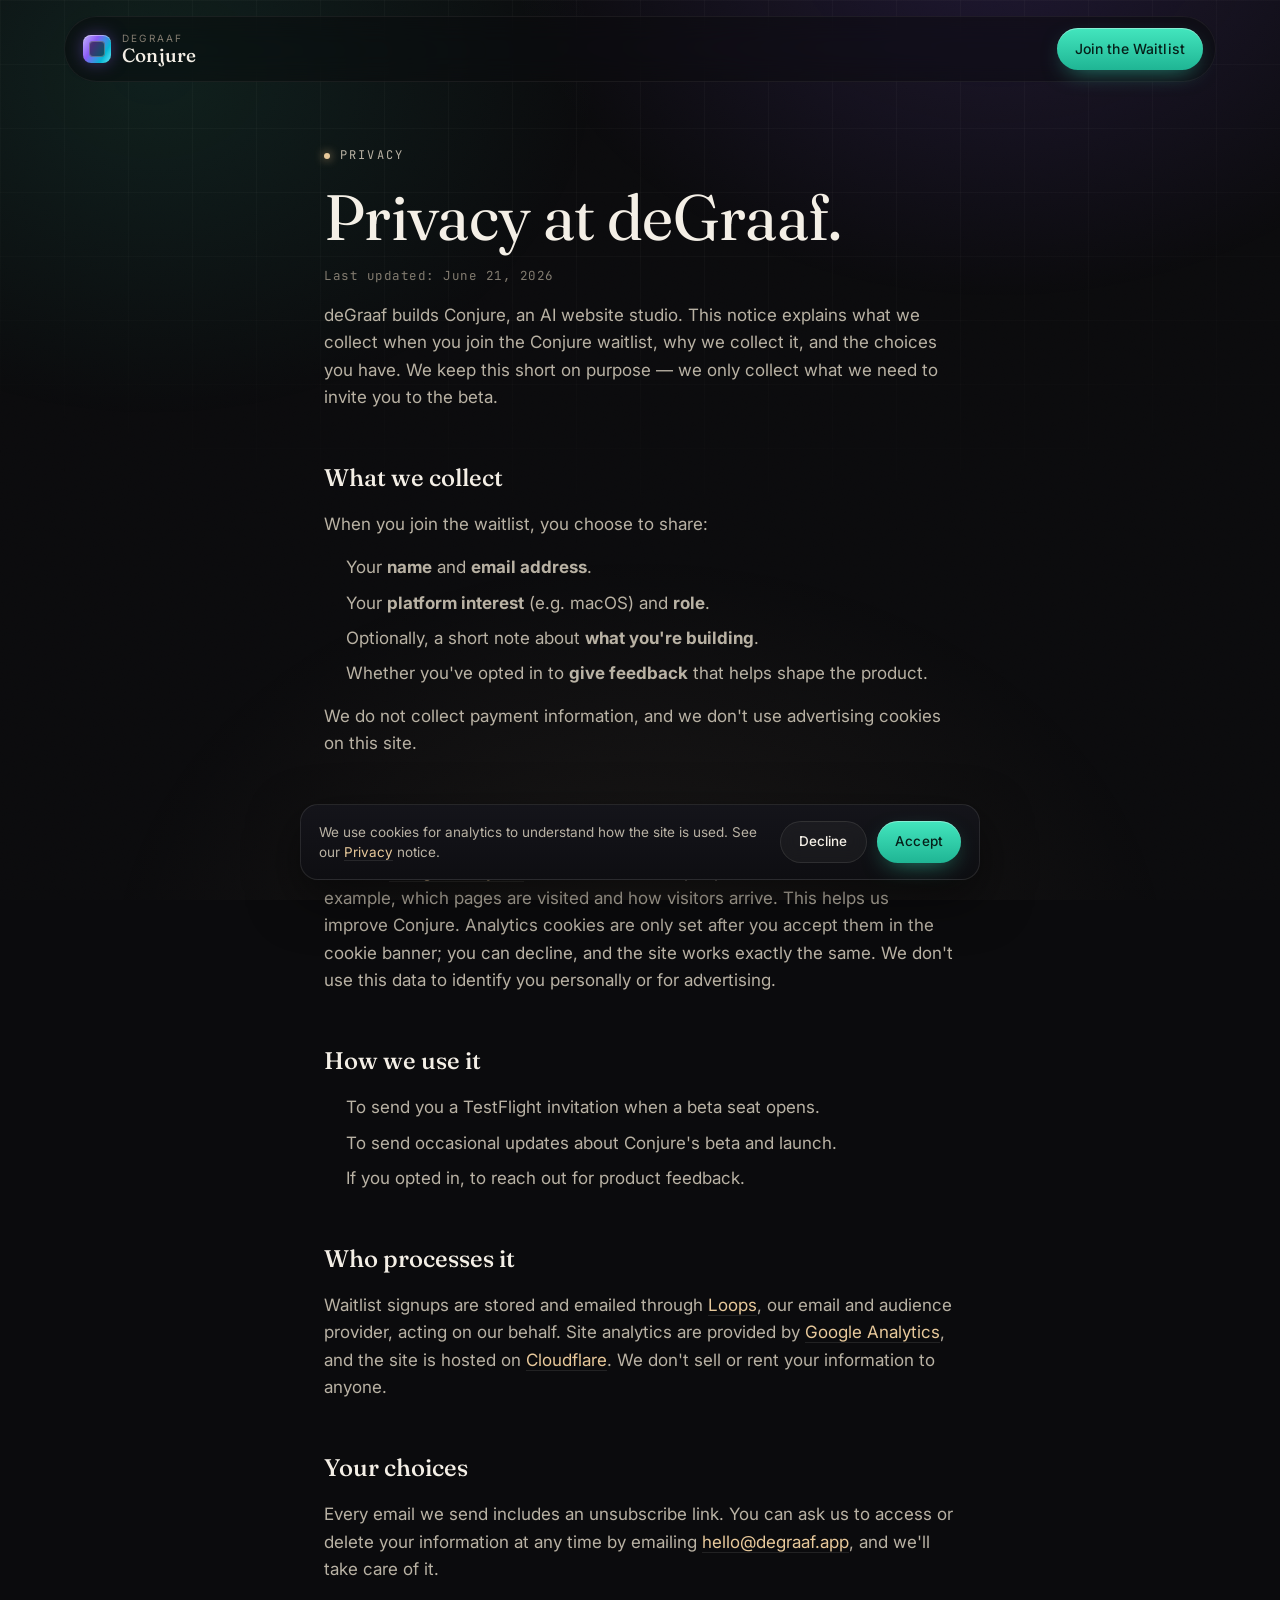
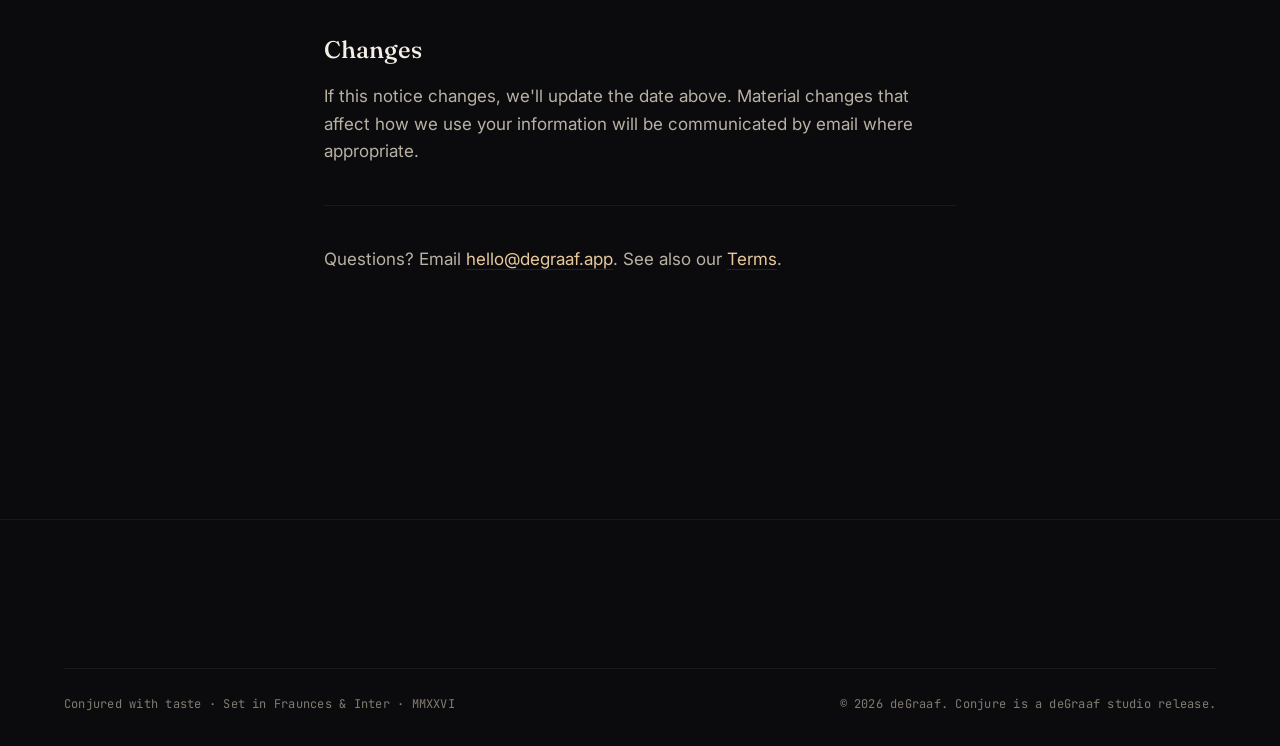
==== commit a37b63fb: "Add cookie consent banner + GA Consent Mode; update privacy copy - Default analytics_storage to 'den" ====
--- a/privacy.html
+++ b/privacy.html
@@ -3,10 +3,31 @@
 <head>
   <meta charset="UTF-8" />
   <meta name="viewport" content="width=device-width, initial-scale=1.0" />
+
+  <!-- Google tag (gtag.js) -->
+  <script async src="https://www.googletagmanager.com/gtag/js?id=G-92NT7NV7WX"></script>
+  <script>
+    window.dataLayer = window.dataLayer || [];
+    function gtag(){dataLayer.push(arguments);}
+    // Consent Mode: analytics off until the visitor opts in via the cookie banner.
+    gtag('consent', 'default', { 'analytics_storage': 'denied' });
+    try {
+      if (localStorage.getItem('conjure-consent') === 'granted') {
+        gtag('consent', 'update', { 'analytics_storage': 'granted' });
+      }
+    } catch (e) {}
+    gtag('js', new Date());
+    gtag('config', 'G-92NT7NV7WX');
+  </script>
+
   <title>Privacy — deGraaf Conjure</title>
   <meta name="description" content="How deGraaf handles the information you share when joining the Conjure waitlist." />
   <meta name="theme-color" content="#0B0B0D" />
   <meta name="robots" content="index,follow" />
+  <link rel="canonical" href="https://conjure.degraaf.app/privacy.html" />
+  <link rel="icon" href="/favicon.svg" type="image/svg+xml" />
+  <link rel="apple-touch-icon" href="/apple-touch-icon.png" />
+  <link rel="manifest" href="/site.webmanifest" />
 
   <link rel="preconnect" href="https://fonts.googleapis.com" />
   <link rel="preconnect" href="https://fonts.gstatic.com" crossorigin />
@@ -72,8 +93,18 @@
         <li>Whether you've opted in to <strong>give feedback</strong> that helps shape the product.</li>
       </ul>
       <p>
-        We do not collect payment information, and we don't use third-party advertising
-        or tracking cookies on this site.
+        We do not collect payment information, and we don't use advertising cookies on
+        this site.
+      </p>
+
+      <h2>Analytics</h2>
+      <p>
+        We use <a href="https://policies.google.com/privacy" target="_blank" rel="noopener noreferrer">Google
+        Analytics</a> to understand how people find and use the site — for example, which
+        pages are visited and how visitors arrive. This helps us improve Conjure. Analytics
+        cookies are only set after you accept them in the cookie banner; you can decline,
+        and the site works exactly the same. We don't use this data to identify you
+        personally or for advertising.
       </p>
 
       <h2>How we use it</h2>
@@ -87,7 +118,9 @@
       <p>
         Waitlist signups are stored and emailed through
         <a href="https://loops.so/privacy" target="_blank" rel="noopener noreferrer">Loops</a>,
-        our email and audience provider, acting on our behalf. The site is hosted on
+        our email and audience provider, acting on our behalf. Site analytics are provided
+        by <a href="https://policies.google.com/privacy" target="_blank" rel="noopener noreferrer">Google
+        Analytics</a>, and the site is hosted on
         <a href="https://www.cloudflare.com/privacypolicy/" target="_blank" rel="noopener noreferrer">Cloudflare</a>.
         We don't sell or rent your information to anyone.
       </p>
--- a/styles.css
+++ b/styles.css
@@ -787,6 +787,10 @@
 .checkbox-box::after { content:""; position:absolute; left:6.5px; top:3px; width:5px; height:9px; border:solid #06201A; border-width:0 2px 2px 0; transform: rotate(45deg) scale(0); transition: transform .2s var(--ease); }
 .checkbox input:checked + .checkbox-box::after { transform: rotate(45deg) scale(1); }
 .checkbox input:focus-visible + .checkbox-box { outline: 2px solid var(--champagne); outline-offset: 2px; }
+.checkbox.invalid .checkbox-box { border-color: rgba(224,108,94,.7); background: rgba(224,108,94,.12); }
+.checkbox.invalid > span:last-child { color: rgba(224,108,94,.95); }
+.req-note { font-style: normal; color: var(--ivory-mute); font-size: 12px; }
+.checkbox.invalid .req-note { color: rgba(224,108,94,.95); }
 
 .beta-submit-row { margin-top: 6px; }
 .beta-fineprint { font-size: 12.5px; color: var(--ivory-mute); margin-top: 14px; text-align: center; line-height: 1.5; }
@@ -888,3 +892,30 @@
   .stage-design { opacity: 1; }
   .draft-h::after, .caret, .bv-line.editing::after { animation: none; opacity: 0; }
 }
+
+/* ---------- Cookie consent banner ---------- */
+.cookie-banner {
+  position: fixed; z-index: 1000;
+  left: 50%; bottom: 20px; transform: translate(-50%, 140%);
+  width: min(680px, calc(100vw - 32px));
+  display: flex; align-items: center; gap: 18px; flex-wrap: wrap;
+  padding: 16px 18px;
+  background: linear-gradient(180deg, var(--ink-2), var(--ink-1));
+  border: 1px solid var(--line); border-radius: var(--radius);
+  box-shadow: 0 18px 50px rgba(0,0,0,.5);
+  opacity: 0; transition: transform .35s var(--ease), opacity .35s var(--ease);
+}
+.cookie-banner.show { transform: translate(-50%, 0); opacity: 1; }
+.cookie-text { flex: 1 1 280px; font-size: 13.5px; color: var(--ivory-dim); margin: 0; line-height: 1.5; }
+.cookie-text a { color: var(--champagne); text-decoration: none; border-bottom: 1px solid var(--line); }
+.cookie-text a:hover { border-color: var(--champagne); }
+.cookie-actions { display: flex; gap: 10px; flex-shrink: 0; }
+.cookie-actions .btn { padding: 9px 18px; font-size: 13.5px; }
+@media (max-width: 460px) {
+  .cookie-banner { gap: 12px; }
+  .cookie-actions { width: 100%; }
+  .cookie-actions .btn { flex: 1; }
+}
+@media (prefers-reduced-motion: reduce) {
+  .cookie-banner { transition: opacity .2s linear; transform: translate(-50%, 0); }
+}
